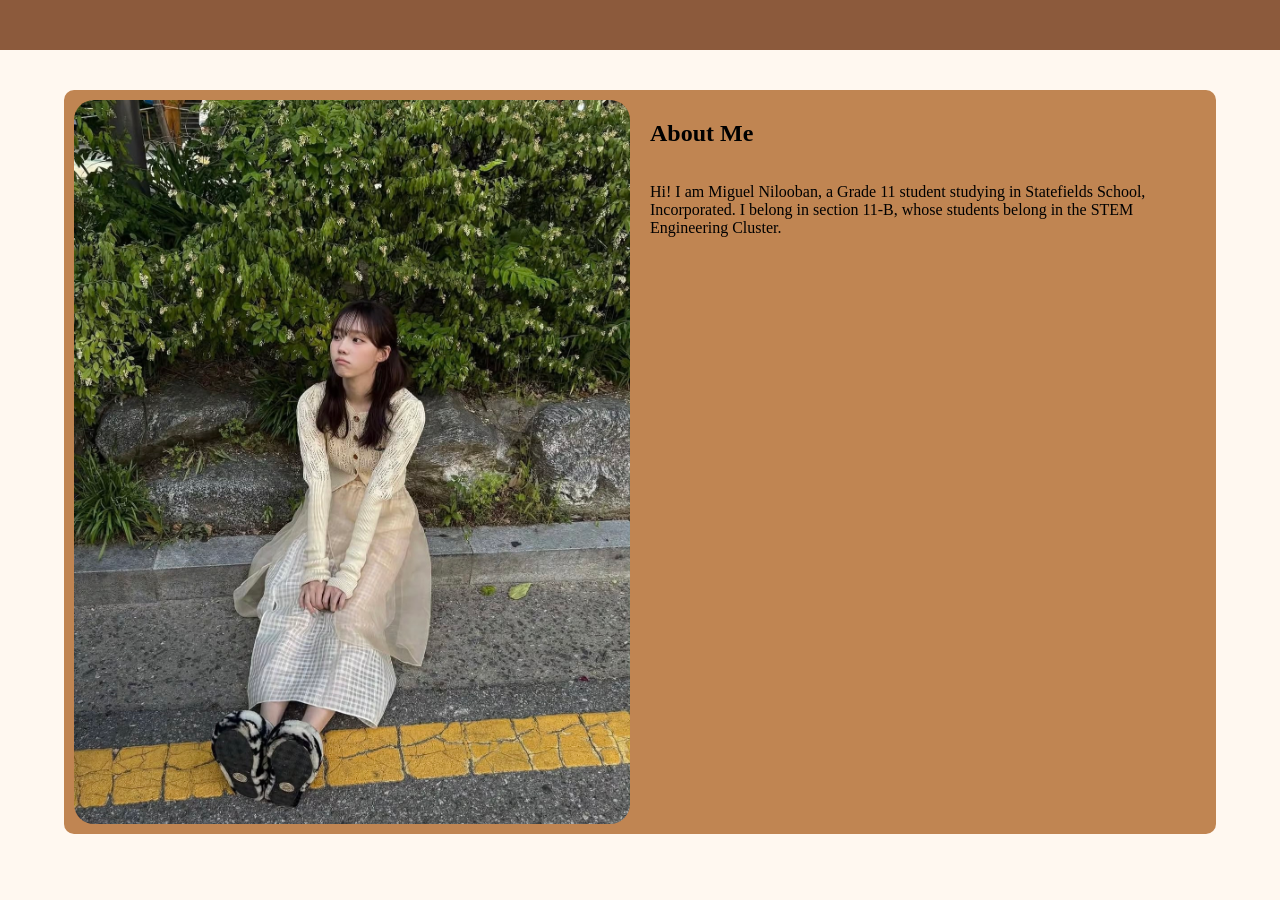
==== main.html @ 4117001c "sync" ====
<!DOCTYPE html>
<html lang="en">
<head>
    <meta charset="UTF-8">
    <meta name="viewport" content="width=device-width, initial-scale=1.0">
    <title>Document</title>
    <link rel="stylesheet" href="styles.css">
</head>
<body>
    <header>
        <div class="NavBar">

        </div>
    </header>
    <main>
        <div class="flex">
            <section class="flex-section image">
                <img src="Images/IMG_6171.jpg">
            </section>
            <section class="flex-section text">
                <h1>About Me</h1>
                <p>Hi! I am Miguel Nilooban, a Grade 11 student studying in Statefields School, Incorporated. I belong in section 11-B, whose students belong in the STEM Engineering Cluster.</p>
            </section>
        </div>
    </main>
</body>
</html>
---- styles.css ----
body {
    background-color: #FFF8F0;
    margin: 0;
}

.flex-section {
    display: flex;
    flex-direction: column;
    width: 50%;
    padding: 10px;
}

.flex-section.image {
    align-items: center;
}

.flex-section, .image > img {
    border-radius: 20px;
    width: 100%;
}

.NavBar {
    height: 50px;
    background-color: #8C5A3C;
    margin-bottom: 40px;
}

.flex {
    display: flex;
    background-color: #C08552;
    width: 90%;
    margin: 0 auto;
    justify-content: space-around;
    border-radius: 10px;
}
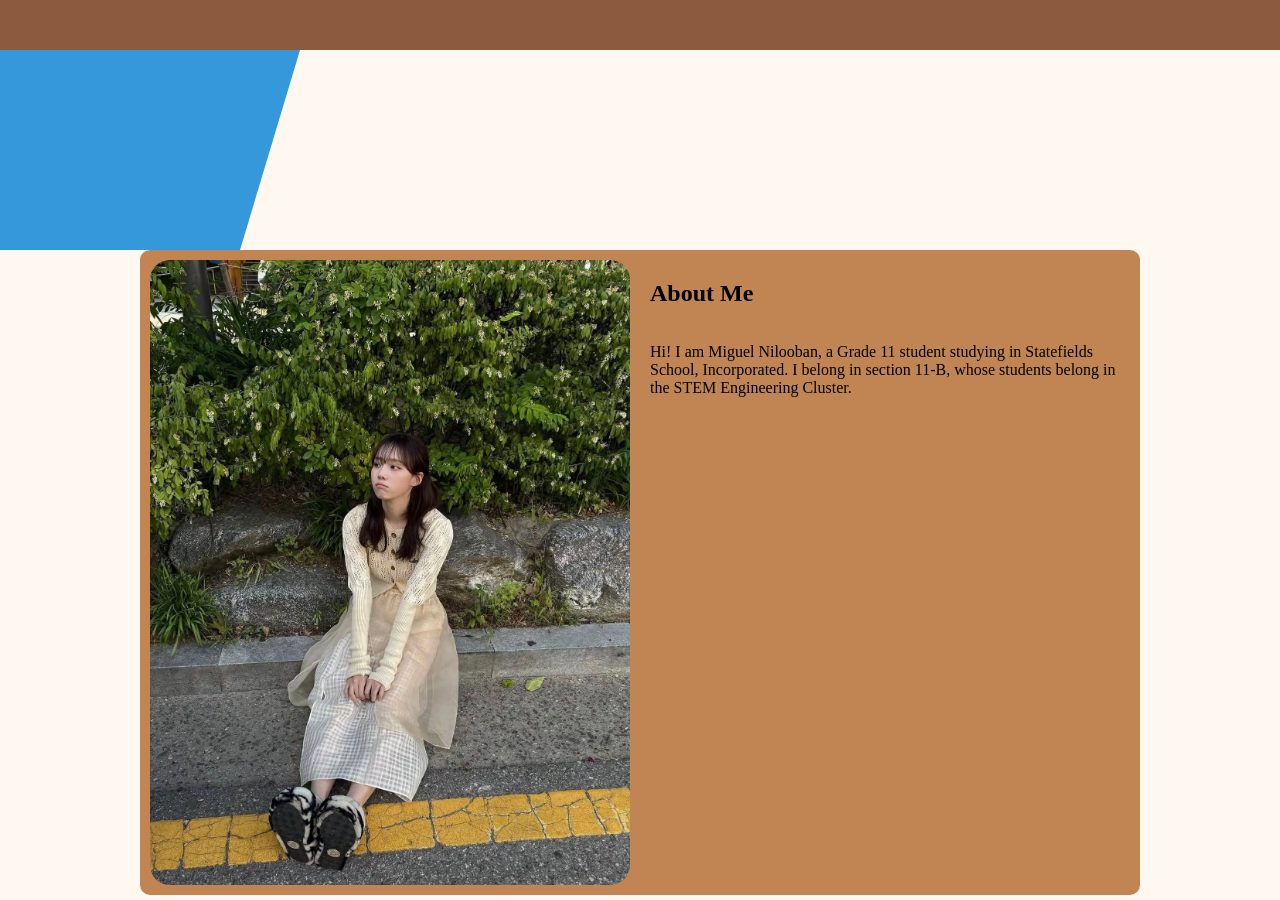
==== commit 0e91b856: "sync 2 from PC" ====
--- a/main.html
+++ b/main.html
@@ -12,6 +12,10 @@
 
         </div>
     </header>
+    <div class="skewed-shape">
+
+    </div>
+
     <main>
         <div class="flex">
             <section class="flex-section image">
@@ -22,6 +26,7 @@
                 <p>Hi! I am Miguel Nilooban, a Grade 11 student studying in Statefields School, Incorporated. I belong in section 11-B, whose students belong in the STEM Engineering Cluster.</p>
             </section>
         </div>
+
     </main>
 </body>
 </html>
--- a/styles.css
+++ b/styles.css
@@ -12,6 +12,7 @@
 
 .flex-section.image {
     align-items: center;
+    width: 100%;
 }
 
 .flex-section, .image > img {
@@ -22,14 +23,23 @@
 .NavBar {
     height: 50px;
     background-color: #8C5A3C;
-    margin-bottom: 40px;
 }
 
 .flex {
     display: flex;
     background-color: #C08552;
     width: 90%;
+    min-width: 500px;
+    max-width: 1000px;
     margin: 0 auto;
     justify-content: space-around;
     border-radius: 10px;
-}+}
+
+.skewed-shape {
+  width: 300px;
+  height: 200px;
+  background: #3498db;
+  /* Coordinates: Top-Left, Top-Right, Bottom-Right, Bottom-Left */
+  clip-path: polygon(0% 0%, 100% 0%, 80% 100%, 0% 100%); 
+}
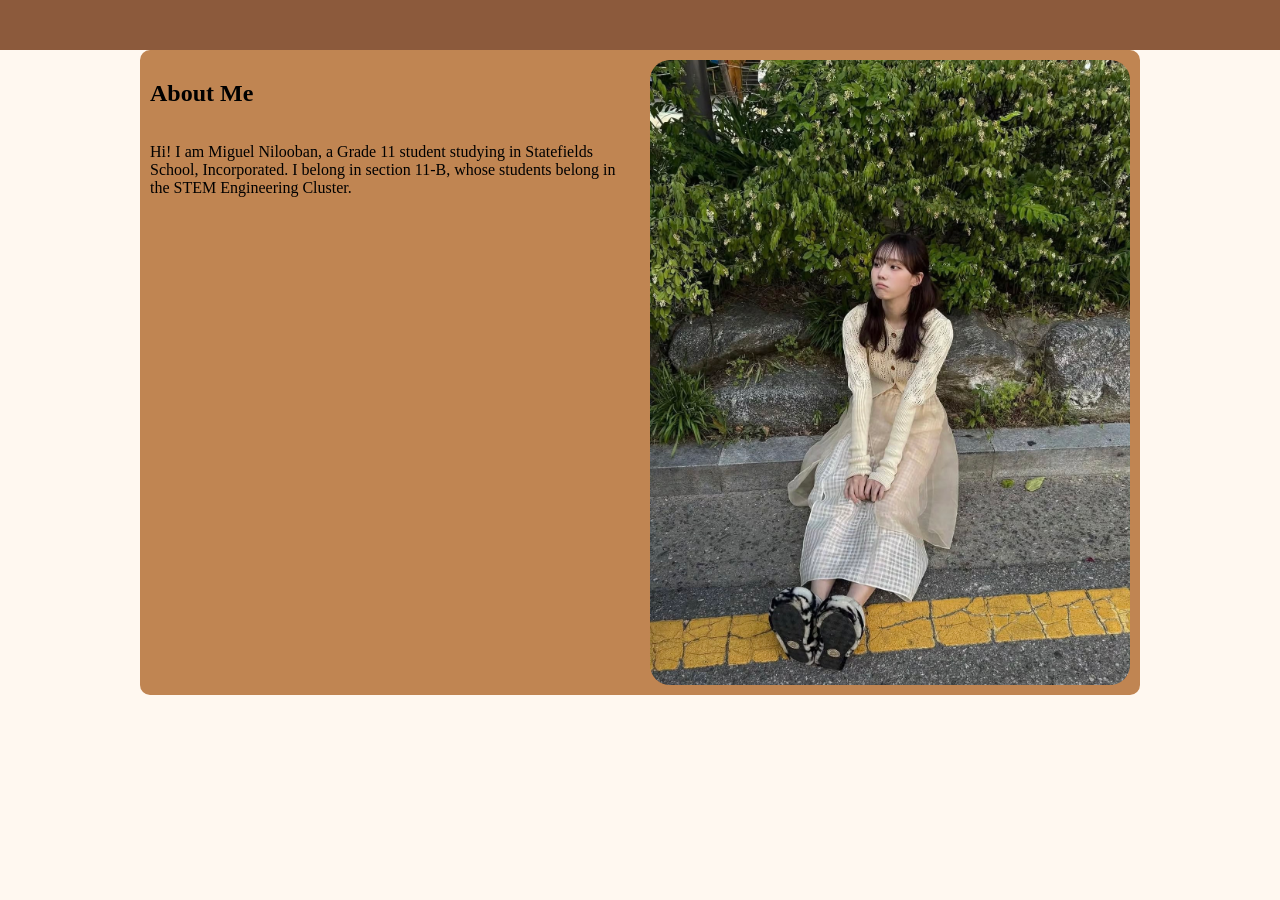
==== commit ac950683: "sync 3" ====
--- a/main.html
+++ b/main.html
@@ -12,21 +12,16 @@
 
         </div>
     </header>
-    <div class="skewed-shape">
-
-    </div>
-
     <main>
         <div class="flex">
-            <section class="flex-section image">
-                <img src="Images/IMG_6171.jpg">
-            </section>
             <section class="flex-section text">
                 <h1>About Me</h1>
                 <p>Hi! I am Miguel Nilooban, a Grade 11 student studying in Statefields School, Incorporated. I belong in section 11-B, whose students belong in the STEM Engineering Cluster.</p>
             </section>
+            <section class="flex-section image">
+                <img src="Images/IMG_6171.jpg">
+            </section>
         </div>
-
     </main>
 </body>
 </html>
--- a/styles.css
+++ b/styles.css
@@ -1,23 +1,6 @@
 body {
     background-color: #FFF8F0;
     margin: 0;
-}
-
-.flex-section {
-    display: flex;
-    flex-direction: column;
-    width: 50%;
-    padding: 10px;
-}
-
-.flex-section.image {
-    align-items: center;
-    width: 100%;
-}
-
-.flex-section, .image > img {
-    border-radius: 20px;
-    width: 100%;
 }
 
 .NavBar {
@@ -36,10 +19,19 @@
     border-radius: 10px;
 }
 
-.skewed-shape {
-  width: 300px;
-  height: 200px;
-  background: #3498db;
-  /* Coordinates: Top-Left, Top-Right, Bottom-Right, Bottom-Left */
-  clip-path: polygon(0% 0%, 100% 0%, 80% 100%, 0% 100%); 
+.flex-section {
+    display: flex;
+    flex-direction: column;
+    width: 50%;
+    padding: 10px;
 }
+
+.flex-section.image {
+    align-items: center;
+    width: 100%;
+}
+
+.flex-section, .image > img {
+    border-radius: 20px;
+    width: 100%;
+}
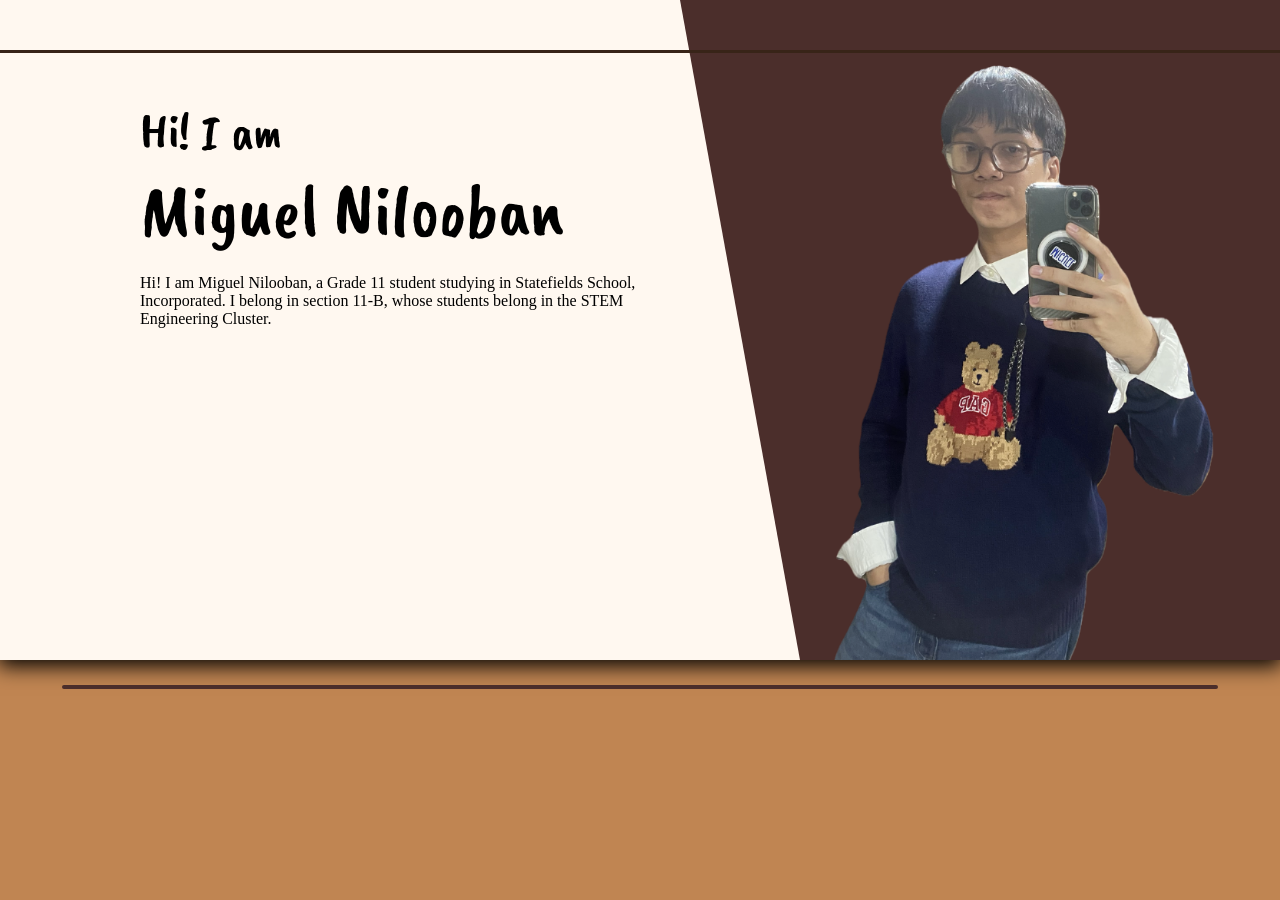
==== commit 3745a4f8: "Introduction finished" ====
--- a/main.html
+++ b/main.html
@@ -5,6 +5,9 @@
     <meta name="viewport" content="width=device-width, initial-scale=1.0">
     <title>Document</title>
     <link rel="stylesheet" href="styles.css">
+    <link rel="preconnect" href="https://fonts.googleapis.com">
+    <link rel="preconnect" href="https://fonts.gstatic.com" crossorigin>
+    <link href="https://fonts.googleapis.com/css2?family=Caveat+Brush&display=swap" rel="stylesheet">
 </head>
 <body>
     <header>
@@ -15,13 +18,17 @@
     <main>
         <div class="flex">
             <section class="flex-section text">
-                <h1>About Me</h1>
-                <p>Hi! I am Miguel Nilooban, a Grade 11 student studying in Statefields School, Incorporated. I belong in section 11-B, whose students belong in the STEM Engineering Cluster.</p>
+                <div class="divtext">
+                    <p class="title-a">Hi! I am</p>
+                    <p class="title-b">Miguel Nilooban</p>
+                    <p>Hi! I am Miguel Nilooban, a Grade 11 student studying in Statefields School, Incorporated. I belong in section 11-B, whose students belong in the STEM Engineering Cluster.</p>
+                </div>
             </section>
             <section class="flex-section image">
-                <img src="Images/IMG_6171.jpg">
+                <img src="Images/Untitled design (1).png">
             </section>
         </div>
+        <hr>
     </main>
 </body>
 </html>
--- a/styles.css
+++ b/styles.css
@@ -1,37 +1,73 @@
 body {
+    background-color: #C08552;
+    margin: 0;
+    overflow: auto;
+}
+
+hr {
+    margin: 25px auto;
+    border: 2px solid #4B2E2B;
+    border-radius: 15px;
+    width: 90%;
+}
+
+.NavBar {
+    position: absolute;
+    inset: 0 0 0 0;
+    z-index: 1;
+    height: 50px;
+    border-bottom: outset #8C5A3C;
+}
+
+/*=======================|flex|========================*/
+
+.flex {
+    display: flex;
     background-color: #FFF8F0;
+    height: 660px;
+    box-shadow: 0 4px 20px 2px rgb(0, 0, 0);
+}
+
+.flex-section {
+    display: block;
+    width: 50%;
+}
+
+/*=======================|flex-section text|========================*/
+
+.flex-section.text {
+    padding: 100px 40px;
+}
+
+.title-a, .title-b {
+    font-family: "Caveat Brush", cursive;
+}
+
+.title-a {
+    font-size: 50px;
     margin: 0;
 }
 
-.NavBar {
-    height: 50px;
-    background-color: #8C5A3C;
+.title-b {
+    font-size: 75px;
+    margin: 0;
 }
 
-.flex {
-    display: flex;
-    background-color: #C08552;
-    width: 90%;
-    min-width: 500px;
-    max-width: 1000px;
-    margin: 0 auto;
-    justify-content: space-around;
-    border-radius: 10px;
+.divtext {
+    width: 500px;
+    margin: 0 0 0 auto;
+}
+/*=======================|flex-section image|========================*/
+
+.flex-section.image {
+    padding: 60px 0 0 0;
+    background-color: #4B2E2B;
+    clip-path: polygon(0% 0%, 100% 0%, 100% 100%, 20% 100%);
 }
 
-.flex-section {
-    display: flex;
-    flex-direction: column;
-    width: 50%;
-    padding: 10px;
-}
-
-.flex-section.image {
-    align-items: center;
-    width: 100%;
-}
-
-.flex-section, .image > img {
-    border-radius: 20px;
-    width: 100%;
+.flex-section.image > img {
+    display: block;
+    width: auto;
+    height: 100%;
+    margin: 0 0 0 25%;
 }
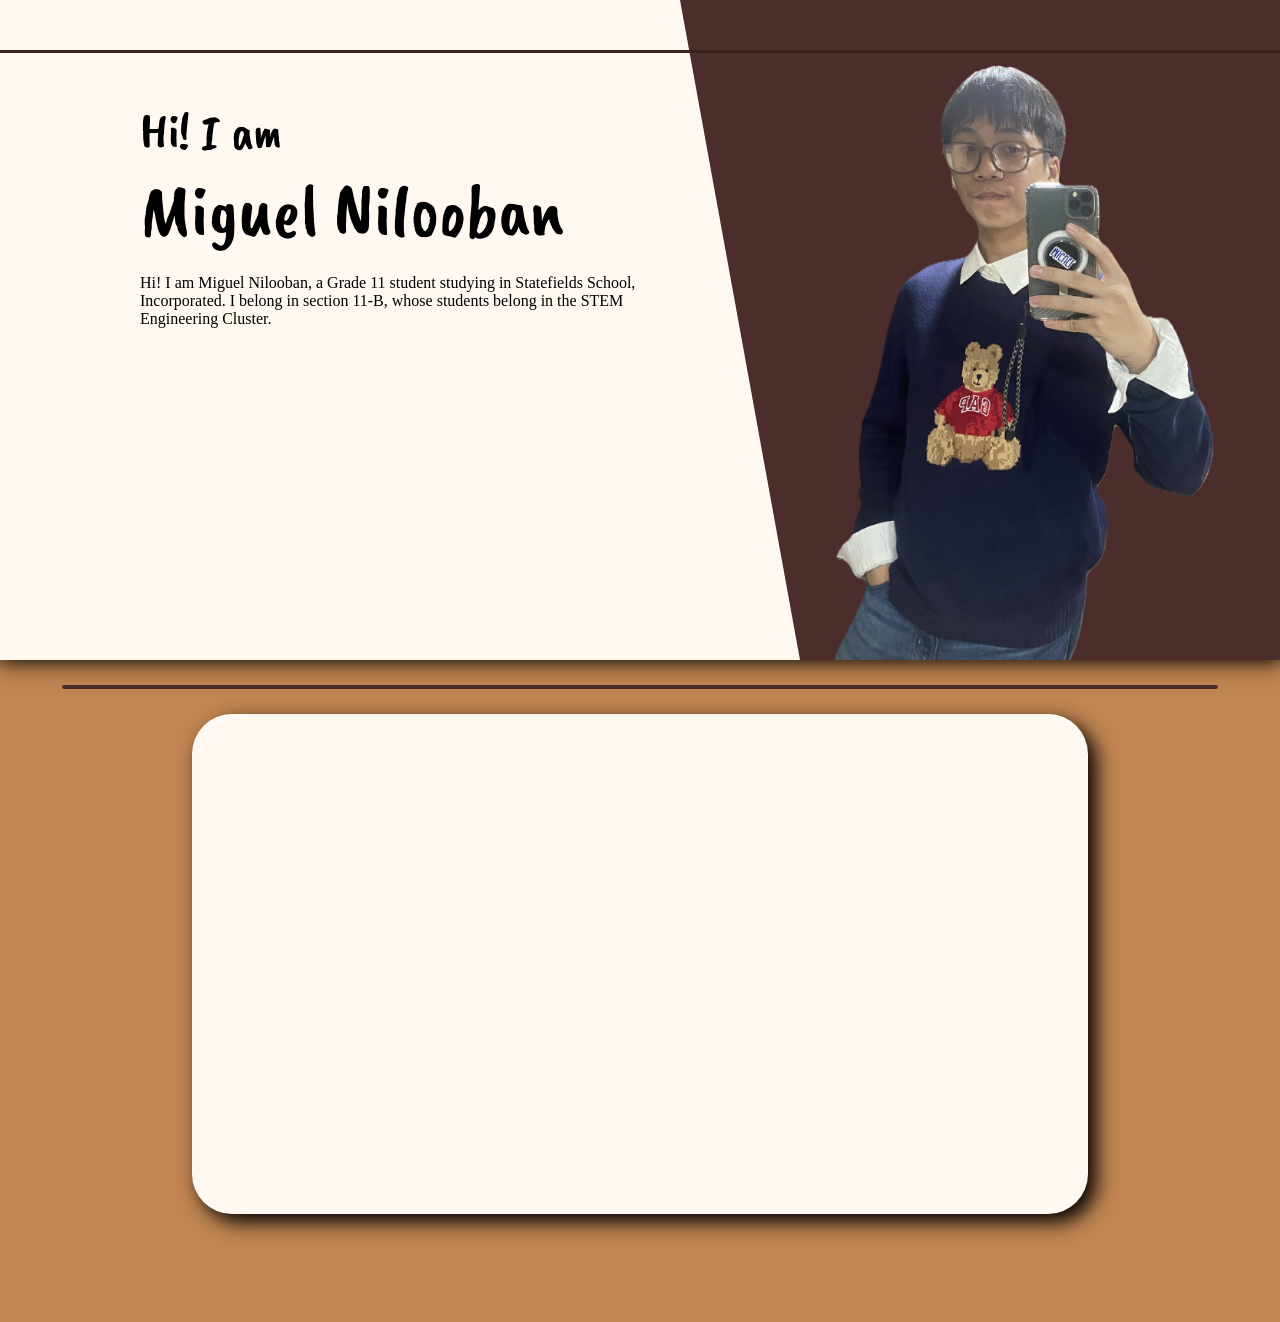
==== commit 0df2da6d: "sync info" ====
--- a/main.html
+++ b/main.html
@@ -29,6 +29,11 @@
             </section>
         </div>
         <hr>
+        <section class="info">
+            <div></div>
+            <div></div>
+        </section>
     </main>
+    <br><br><br><br><br><br>
 </body>
 </html>
--- a/styles.css
+++ b/styles.css
@@ -1,7 +1,6 @@
 body {
     background-color: #C08552;
     margin: 0;
-    overflow: auto;
 }
 
 hr {
@@ -25,7 +24,8 @@
     display: flex;
     background-color: #FFF8F0;
     height: 660px;
-    box-shadow: 0 4px 20px 2px rgb(0, 0, 0);
+    box-shadow: 0 0px 20px 2px black;
+    overflow: hidden;
 }
 
 .flex-section {
@@ -37,6 +37,11 @@
 
 .flex-section.text {
     padding: 100px 40px;
+}
+
+.divtext {
+    width: 500px;
+    margin: 0 0 0 auto;
 }
 
 .title-a, .title-b {
@@ -53,10 +58,6 @@
     margin: 0;
 }
 
-.divtext {
-    width: 500px;
-    margin: 0 0 0 auto;
-}
 /*=======================|flex-section image|========================*/
 
 .flex-section.image {
@@ -70,4 +71,18 @@
     width: auto;
     height: 100%;
     margin: 0 0 0 25%;
+}
+
+/*=======================|info section|========================*/
+
+.info {
+    display: grid;
+    background-color: #FFF8F0;
+    width: 70%;
+    min-width: 700px;
+    max-width: 1200px;
+    height: 500px;
+    margin: 0 auto;
+    border-radius: 40px;
+    box-shadow: 8px 8px 20px 0px black;
 }
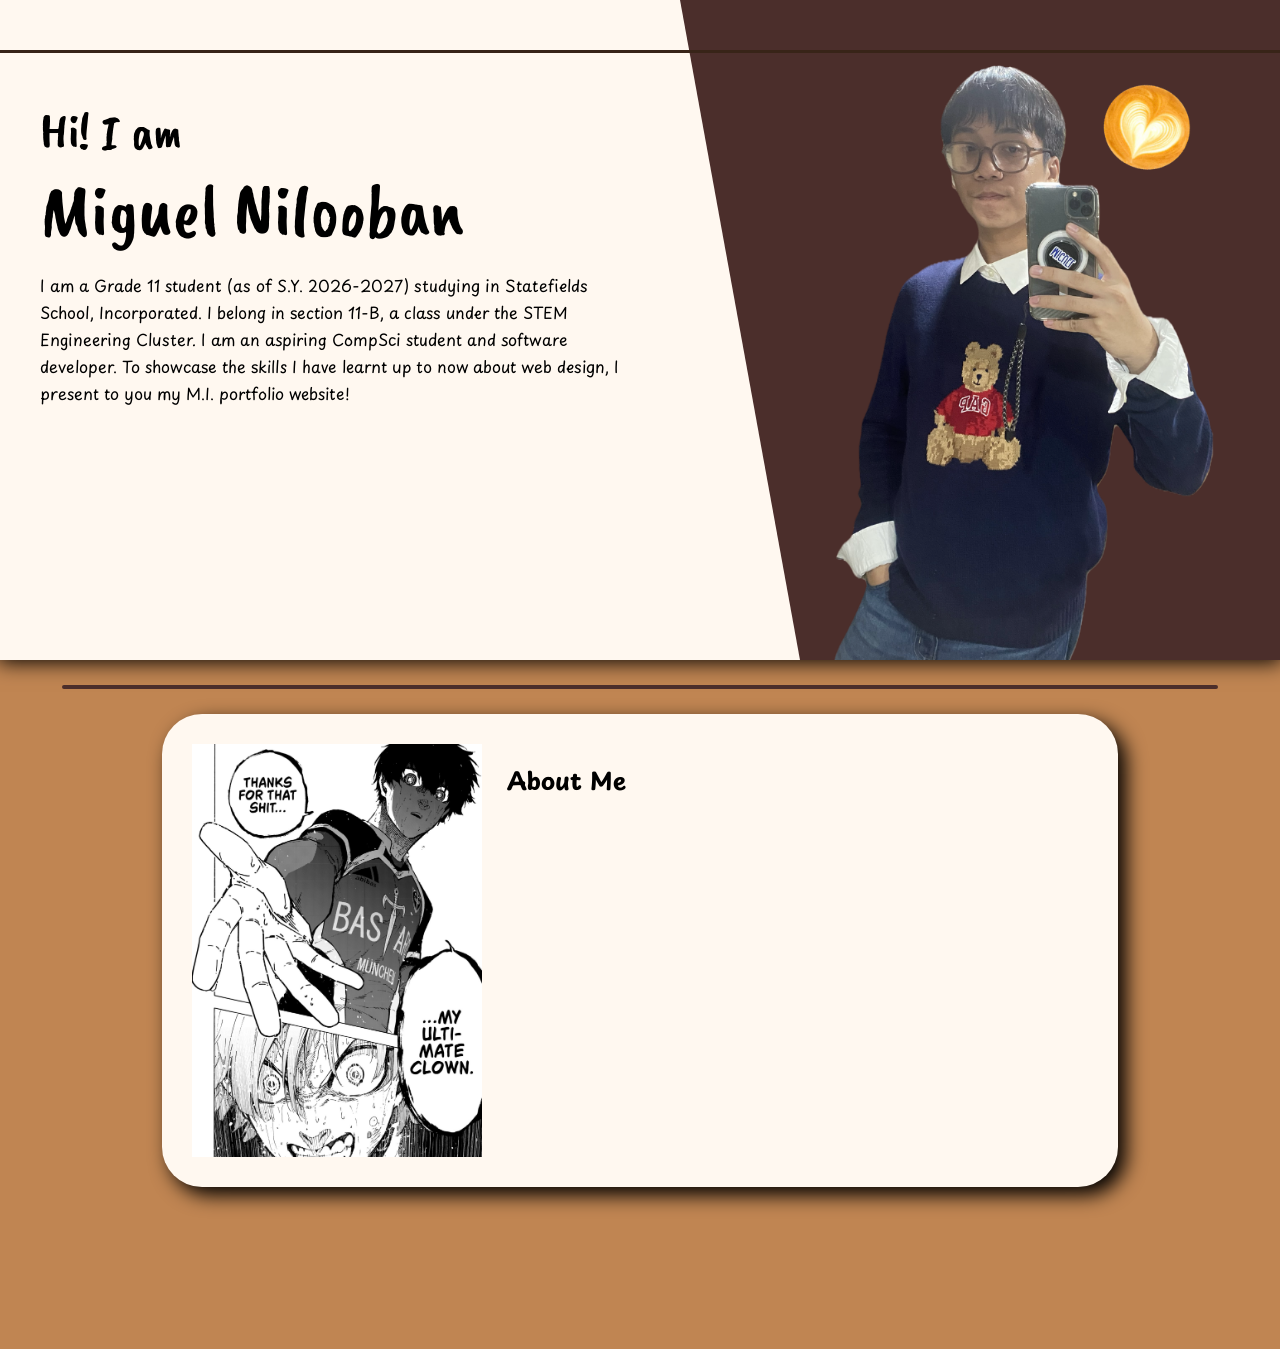
==== commit 56a5fbbb: "info with about me" ====
--- a/main.html
+++ b/main.html
@@ -8,6 +8,7 @@
     <link rel="preconnect" href="https://fonts.googleapis.com">
     <link rel="preconnect" href="https://fonts.gstatic.com" crossorigin>
     <link href="https://fonts.googleapis.com/css2?family=Caveat+Brush&display=swap" rel="stylesheet">
+    <link href="https://fonts.googleapis.com/css2?family=Playpen+Sans+Arabic:wght@100..800&display=swap" rel="stylesheet">
 </head>
 <body>
     <header>
@@ -21,17 +22,19 @@
                 <div class="divtext">
                     <p class="title-a">Hi! I am</p>
                     <p class="title-b">Miguel Nilooban</p>
-                    <p>Hi! I am Miguel Nilooban, a Grade 11 student studying in Statefields School, Incorporated. I belong in section 11-B, whose students belong in the STEM Engineering Cluster.</p>
+                    <p>I am a Grade 11 student (as of S.Y. 2026-2027) studying in Statefields School, Incorporated. I belong in section 11-B, a class under the STEM Engineering Cluster. I am an aspiring CompSci student and software developer. To showcase the skills I have learnt up to now about web design, I present to you my M.I. portfolio website!</p>
                 </div>
             </section>
             <section class="flex-section image">
-                <img src="Images/Untitled design (1).png">
+                <img src="Images/Untitled design.png" alt="A picture of myself.. siguro di kinaya yung kapogian ko hahaha ✌️">
             </section>
         </div>
         <hr>
         <section class="info">
-            <div></div>
-            <div></div>
+            <img src="Images/test.png">
+            <div class="info-text">
+                <h1>About Me</h1>
+            </div>
         </section>
     </main>
     <br><br><br><br><br><br>
--- a/styles.css
+++ b/styles.css
@@ -1,6 +1,7 @@
 body {
     background-color: #C08552;
     margin: 0;
+    font-family: "Playpen Sans Arabic", Georgia, serif;
 }
 
 hr {
@@ -40,12 +41,12 @@
 }
 
 .divtext {
-    width: 500px;
+    width: 600px;
     margin: 0 0 0 auto;
 }
 
 .title-a, .title-b {
-    font-family: "Caveat Brush", cursive;
+    font-family: "Caveat Brush", Georgia, serif;
 }
 
 .title-a {
@@ -77,12 +78,22 @@
 
 .info {
     display: grid;
+    grid-template-columns: 1fr 2fr;
+    column-gap: 25px;
     background-color: #FFF8F0;
     width: 70%;
     min-width: 700px;
     max-width: 1200px;
-    height: 500px;
     margin: 0 auto;
+    padding: 30px;
     border-radius: 40px;
     box-shadow: 8px 8px 20px 0px black;
-}+}
+
+.info > img {
+    width: 100%;
+}
+
+/*.info-text {
+    
+}*/
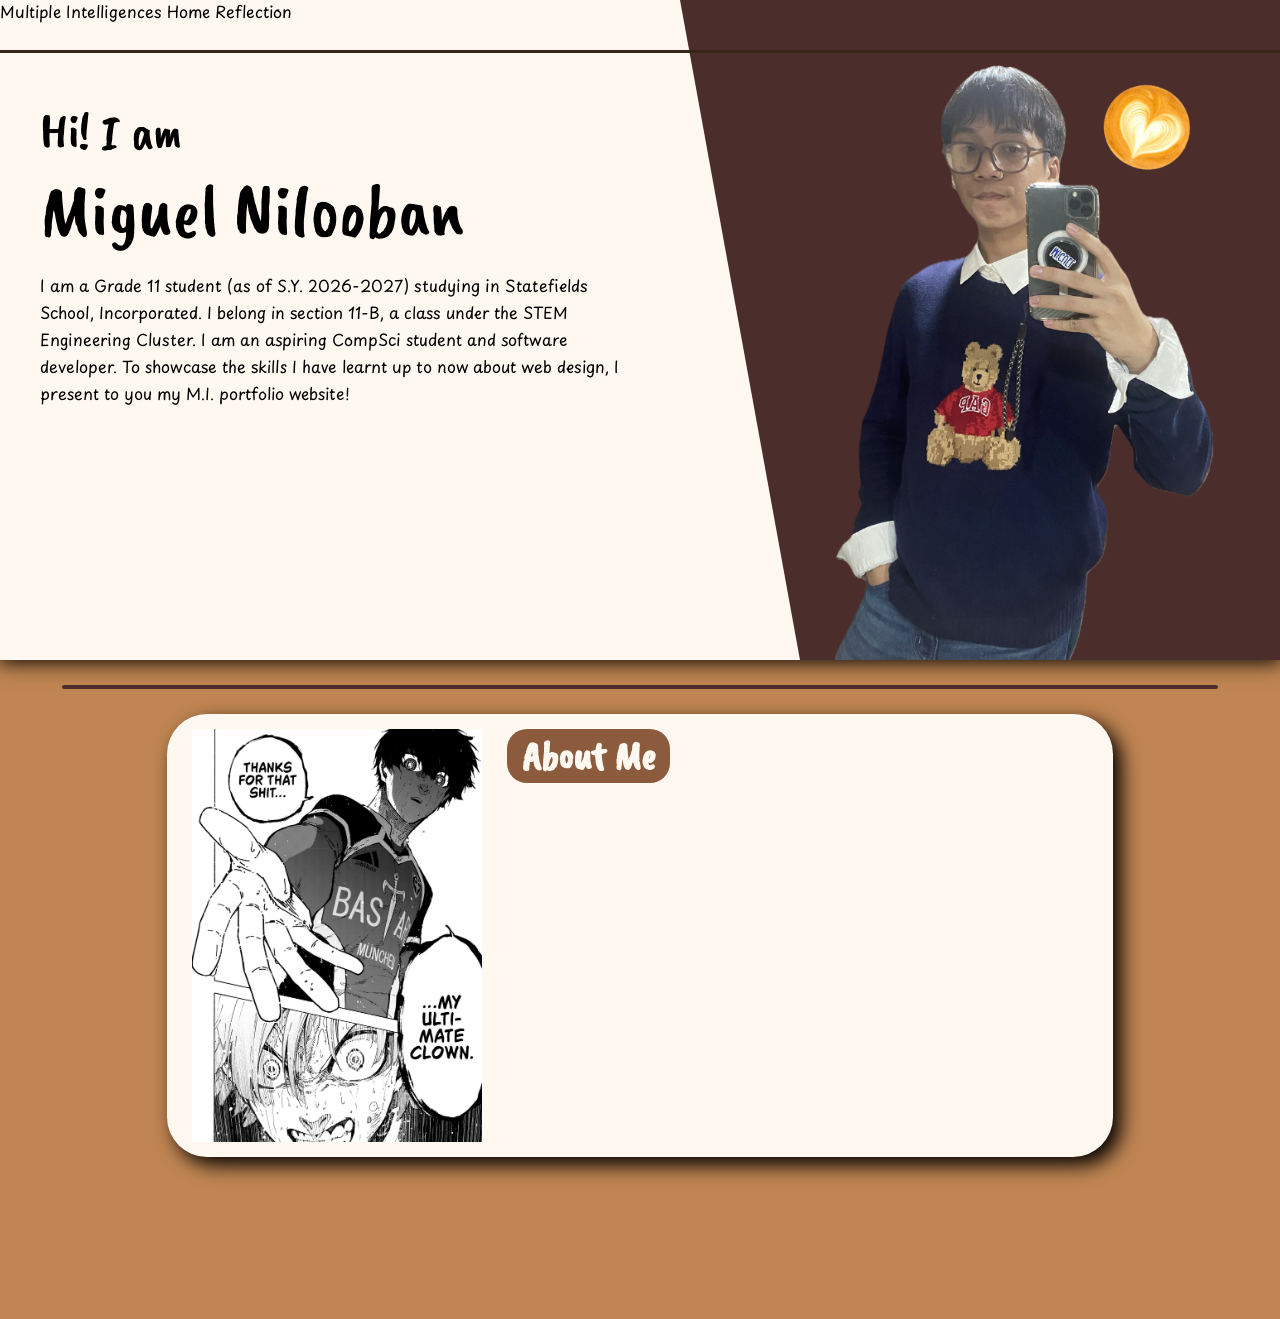
==== commit 49af54f9: "info part 3" ====
--- a/main.html
+++ b/main.html
@@ -13,7 +13,9 @@
 <body>
     <header>
         <div class="NavBar">
-
+            <a>Multiple Intelligences</a>
+            <a>Home</a>
+            <a>Reflection</a>
         </div>
     </header>
     <main>
@@ -33,7 +35,7 @@
         <section class="info">
             <img src="Images/test.png">
             <div class="info-text">
-                <h1>About Me</h1>
+                <div>About Me</div>
             </div>
         </section>
     </main>
--- a/styles.css
+++ b/styles.css
@@ -85,15 +85,22 @@
     min-width: 700px;
     max-width: 1200px;
     margin: 0 auto;
-    padding: 30px;
+    padding: 15px 25px;
     border-radius: 40px;
     box-shadow: 8px 8px 20px 0px black;
 }
 
+.info-text > div {
+    display: inline-block;
+    padding: 2px 15px;
+    border-radius: 20px;
+    color: #FFF8F0;
+    font-family: "Caveat Brush", Georgia, serif;
+    font-weight: bold;
+    font-size: 40px;
+    background-color: #8C5A3C;
+}
+
 .info > img {
     width: 100%;
-}
-
-/*.info-text {
-    
-}*/+}
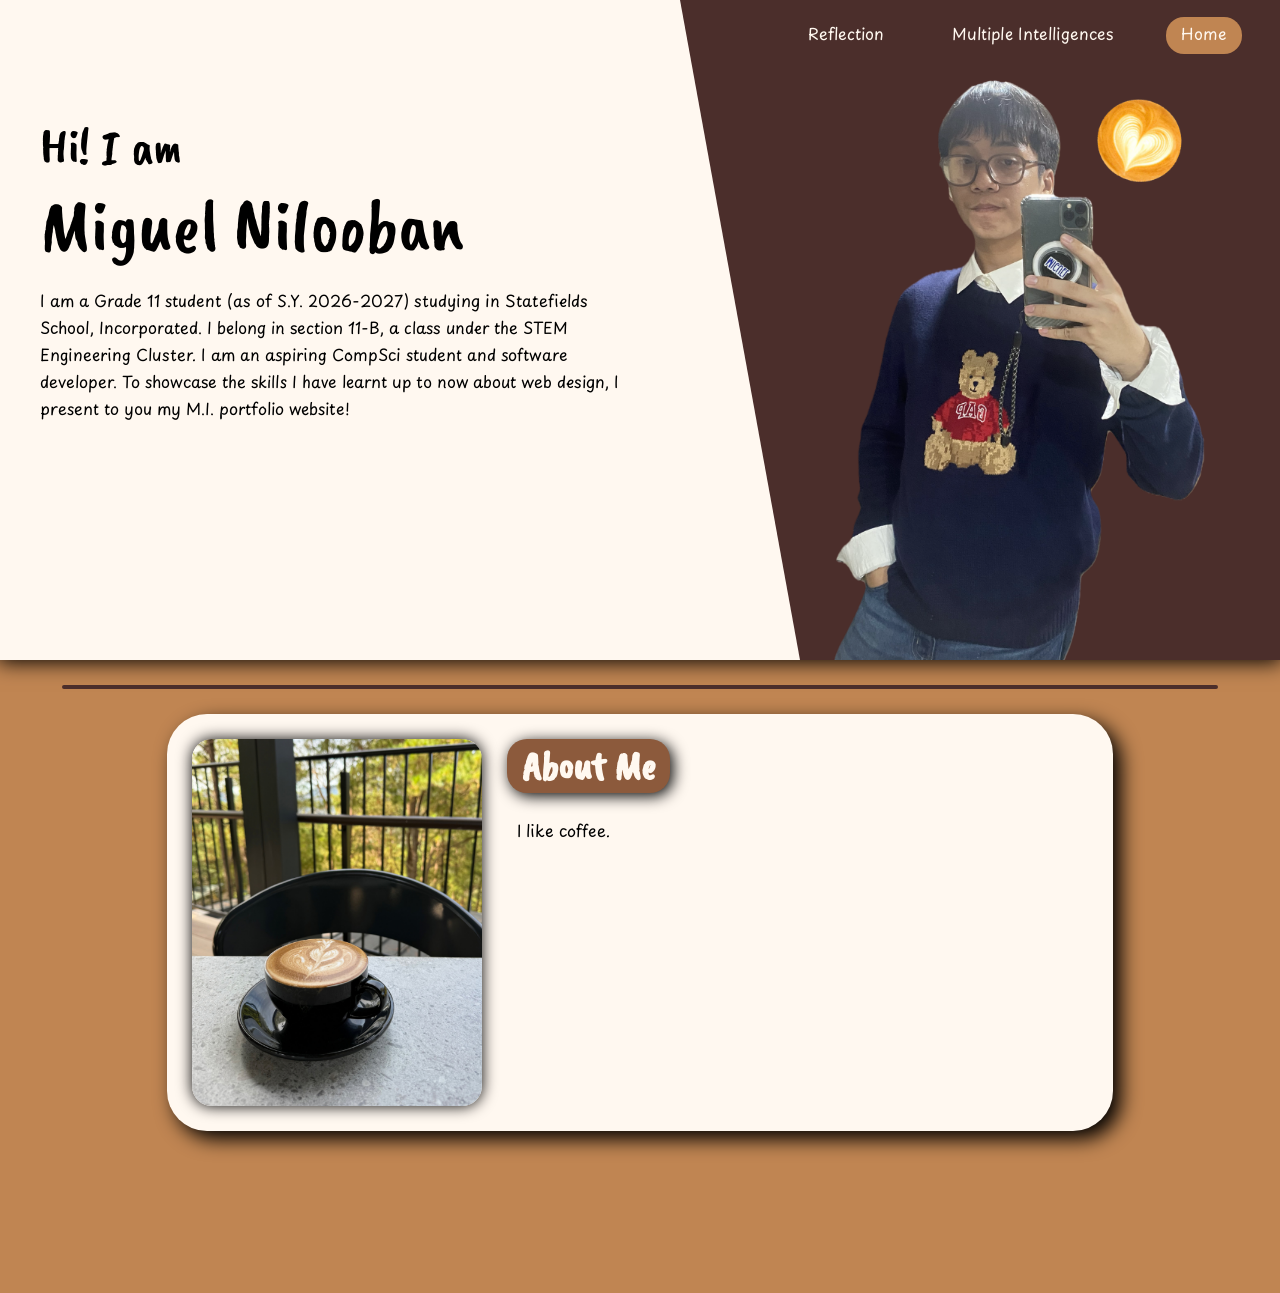
==== commit be8a2afc: "Finished main layout" ====
--- a/main.html
+++ b/main.html
@@ -3,7 +3,7 @@
 <head>
     <meta charset="UTF-8">
     <meta name="viewport" content="width=device-width, initial-scale=1.0">
-    <title>Document</title>
+    <title>HOME - M.N. MI Portfolio</title>
     <link rel="stylesheet" href="styles.css">
     <link rel="preconnect" href="https://fonts.googleapis.com">
     <link rel="preconnect" href="https://fonts.gstatic.com" crossorigin>
@@ -13,9 +13,9 @@
 <body>
     <header>
         <div class="NavBar">
-            <a>Multiple Intelligences</a>
-            <a>Home</a>
-            <a>Reflection</a>
+            <a href="#">Reflection</a>
+            <a href="#">Multiple Intelligences</a>
+            <a href="#" class="selected">Home</a>
         </div>
     </header>
     <main>
@@ -33,9 +33,10 @@
         </div>
         <hr>
         <section class="info">
-            <img src="Images/test.png">
+            <img src="Images/Coffee.png">
             <div class="info-text">
                 <div>About Me</div>
+                <p>I like coffee.</p>
             </div>
         </section>
     </main>
--- a/styles.css
+++ b/styles.css
@@ -11,14 +11,38 @@
     width: 90%;
 }
 
+/*=======================|Navigation|========================*/
+
 .NavBar {
+    display: flex;
+    justify-content: space-evenly;
     position: absolute;
-    inset: 0 0 0 0;
+    left: 59%;
+    width: 41%;
     z-index: 1;
-    height: 50px;
-    border-bottom: outset #8C5A3C;
+    height: 70px;
 }
 
+.NavBar a {
+    position: relative;
+    margin: auto 0;
+    color: #FFF8F0;
+    padding: 5px 15px;
+    box-sizing: border-box;
+    white-space: nowrap;
+    text-decoration: none;
+    border-radius: 18px;
+    transition: background-color 0.4s;
+}
+
+
+.NavBar a.selected {
+    background-color: #C08552;
+}
+
+.NavBar a:hover {
+    background-color: #8C5A3C;
+}
 /*=======================|flex|========================*/
 
 .flex {
@@ -37,7 +61,7 @@
 /*=======================|flex-section text|========================*/
 
 .flex-section.text {
-    padding: 100px 40px;
+    padding: 115px 40px;
 }
 
 .divtext {
@@ -62,7 +86,7 @@
 /*=======================|flex-section image|========================*/
 
 .flex-section.image {
-    padding: 60px 0 0 0;
+    padding: 75px 0 0 0;
     background-color: #4B2E2B;
     clip-path: polygon(0% 0%, 100% 0%, 100% 100%, 20% 100%);
 }
@@ -85,13 +109,21 @@
     min-width: 700px;
     max-width: 1200px;
     margin: 0 auto;
-    padding: 15px 25px;
+    padding: 25px;
     border-radius: 40px;
     box-shadow: 8px 8px 20px 0px black;
 }
 
+.info > img {
+    display: block;
+    width: 100%;
+    border-radius: 20px;
+    box-shadow: 0 0 15px 0px black;
+}
+
 .info-text > div {
     display: inline-block;
+    margin-right: auto;
     padding: 2px 15px;
     border-radius: 20px;
     color: #FFF8F0;
@@ -99,8 +131,9 @@
     font-weight: bold;
     font-size: 40px;
     background-color: #8C5A3C;
+    box-shadow: 3px 3px 15px 0px black;
 }
 
-.info > img {
-    width: 100%;
+.info-text > p {
+    padding: 10px;
 }
